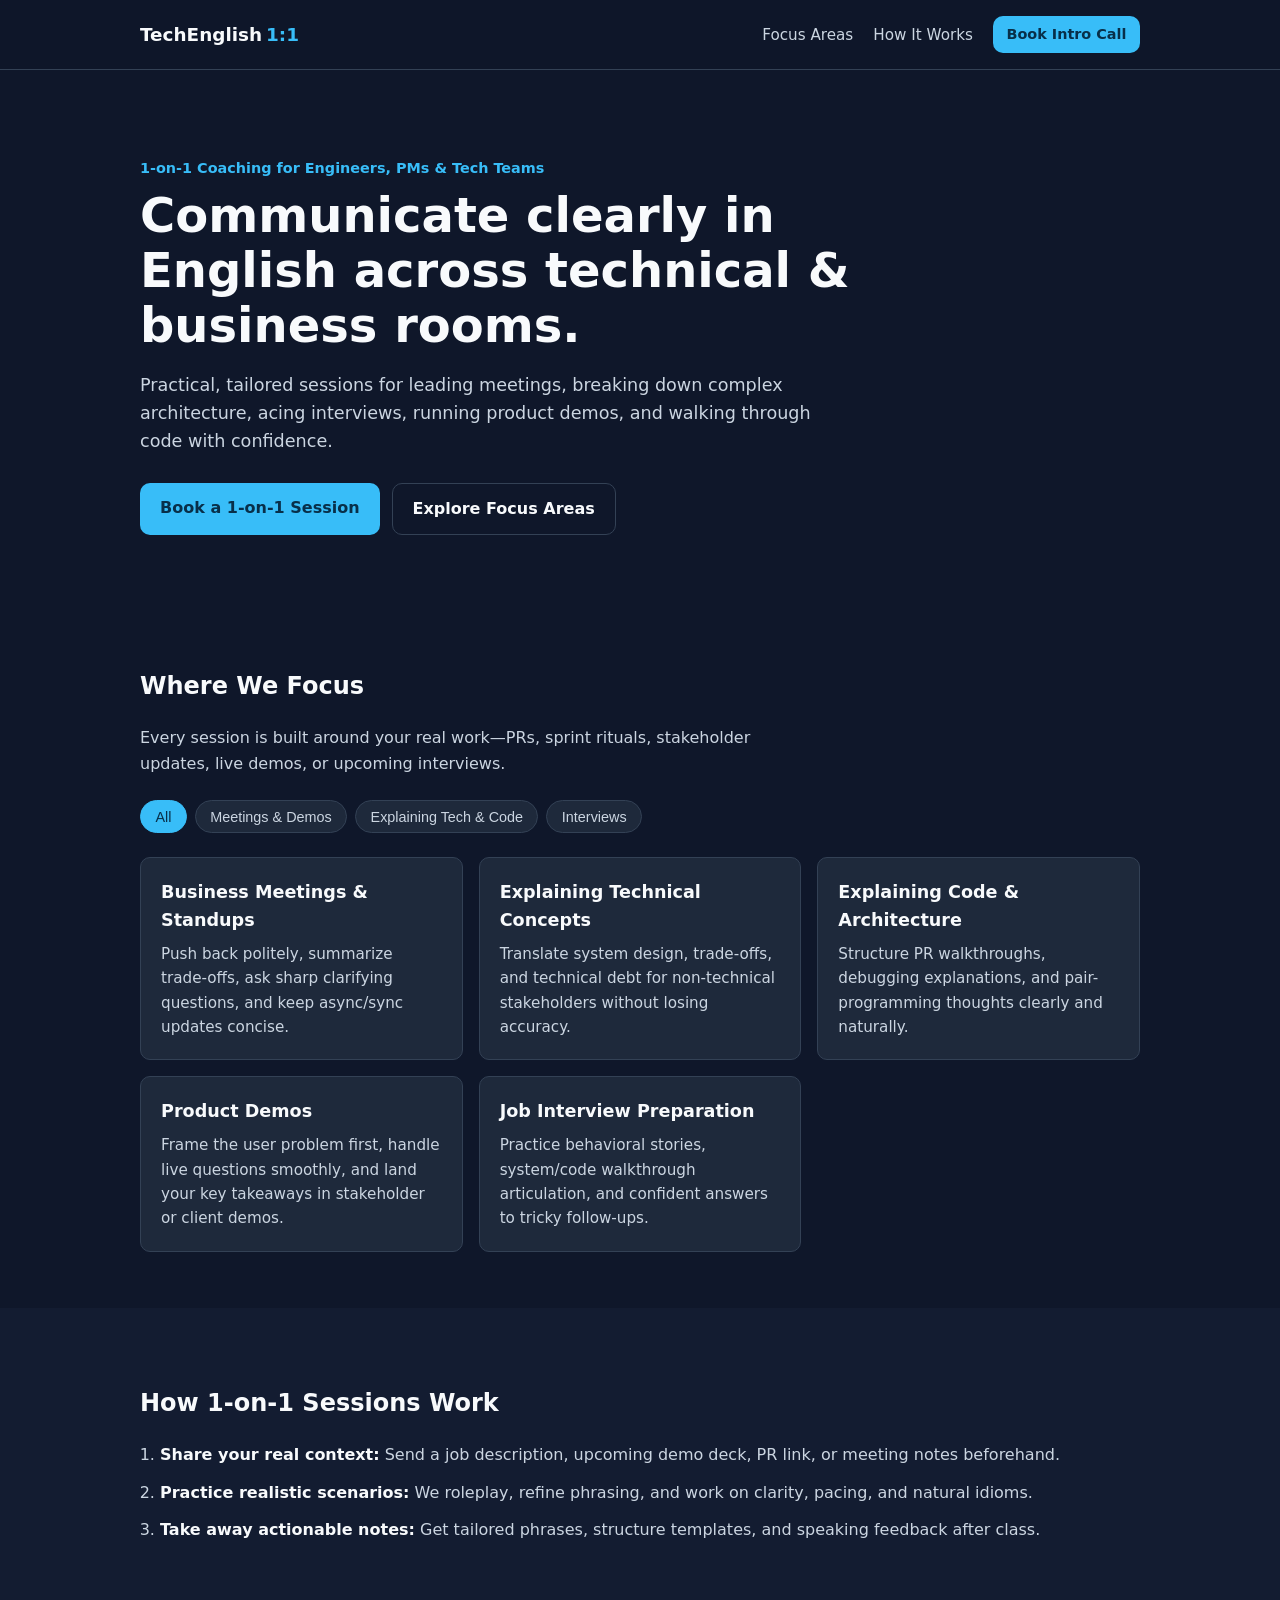
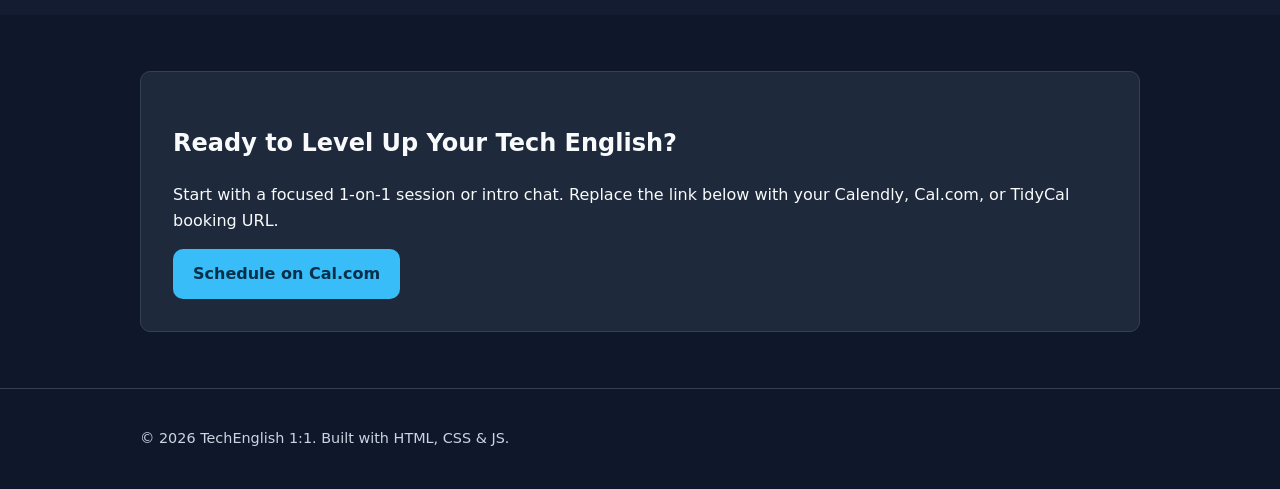
==== index.html @ a3d879df "added workflows" ====
<!DOCTYPE html>
<html lang="en">
<head>
  <meta charset="UTF-8" />
  <meta name="viewport" content="width=device-width, initial-scale=1.0" />
  <title>1-on-1 English for Tech Workers</title>
  <link rel="stylesheet" href="assets/styles.css" />
</head>
<body>
  <header class="site-header">
    <div class="container nav-row">
      <a href="#" class="logo">TechEnglish<span>1:1</span></a>
      <nav aria-label="Primary">
        <a href="#focus-areas">Focus Areas</a>
        <a href="#how-it-works">How It Works</a>
        <a href="#book" class="btn btn-small">Book Intro Call</a>
      </nav>
    </div>
  </header>

  <main>
    <section class="hero">
      <div class="container">
        <p class="eyebrow">1-on-1 Coaching for Engineers, PMs &amp; Tech Teams</p>
        <h1>Communicate clearly in English across technical &amp; business rooms.</h1>
        <p class="lead">
          Practical, tailored sessions for leading meetings, breaking down complex architecture,
          acing interviews, running product demos, and walking through code with confidence.
        </p>
        <div class="hero-actions">
          <a href="#book" class="btn">Book a 1-on-1 Session</a>
          <a href="#focus-areas" class="btn btn-secondary">Explore Focus Areas</a>
        </div>
      </div>
    </section>

    <section id="focus-areas" class="section">
      <div class="container">
        <h2>Where We Focus</h2>
        <p class="section-intro">
          Every session is built around your real work—PRs, sprint rituals, stakeholder updates,
          live demos, or upcoming interviews.
        </p>

        <div class="filter-bar" role="group" aria-label="Filter focus areas">
          <button class="filter-btn active" data-filter="all">All</button>
          <button class="filter-btn" data-filter="meetings">Meetings &amp; Demos</button>
          <button class="filter-btn" data-filter="technical">Explaining Tech &amp; Code</button>
          <button class="filter-btn" data-filter="career">Interviews</button>
        </div>

        <div class="grid">
          <article class="card" data-category="meetings">
            <h3>Business Meetings &amp; Standups</h3>
            <p>Push back politely, summarize trade-offs, ask sharp clarifying questions, and keep async/sync updates concise.</p>
          </article>

          <article class="card" data-category="technical">
            <h3>Explaining Technical Concepts</h3>
            <p>Translate system design, trade-offs, and technical debt for non-technical stakeholders without losing accuracy.</p>
          </article>

          <article class="card" data-category="technical">
            <h3>Explaining Code &amp; Architecture</h3>
            <p>Structure PR walkthroughs, debugging explanations, and pair-programming thoughts clearly and naturally.</p>
          </article>

          <article class="card" data-category="meetings">
            <h3>Product Demos</h3>
            <p>Frame the user problem first, handle live questions smoothly, and land your key takeaways in stakeholder or client demos.</p>
          </article>

          <article class="card" data-category="career">
            <h3>Job Interview Preparation</h3>
            <p>Practice behavioral stories, system/code walkthrough articulation, and confident answers to tricky follow-ups.</p>
          </article>
        </div>
      </div>
    </section>

    <section id="how-it-works" class="section section-alt">
      <div class="container">
        <h2>How 1-on-1 Sessions Work</h2>
        <ol class="steps">
          <li><strong>Share your real context:</strong> Send a job description, upcoming demo deck, PR link, or meeting notes beforehand.</li>
          <li><strong>Practice realistic scenarios:</strong> We roleplay, refine phrasing, and work on clarity, pacing, and natural idioms.</li>
          <li><strong>Take away actionable notes:</strong> Get tailored phrases, structure templates, and speaking feedback after class.</li>
        </ol>
      </div>
    </section>

    <section id="book" class="section">
      <div class="container booking-box">
        <h2>Ready to Level Up Your Tech English?</h2>
        <p>
          Start with a focused 1-on-1 session or intro chat. Replace the link below with your
          Calendly, Cal.com, or TidyCal booking URL.
        </p>
        <!-- Replace href with your real scheduling link -->
        <a href="https://cal.com/" target="_blank" rel="noopener noreferrer" class="btn">
          Schedule on Cal.com
        </a>
      </div>
    </section>
  </main>

  <footer class="site-footer">
    <div class="container">
      <p>&copy; <span id="year"></span> TechEnglish 1:1. Built with HTML, CSS &amp; JS.</p>
    </div>
  </footer>

  <script src="assets/main.js"></script>
</body>
</html>
---- assets/styles.css ----
:root {
  --bg: #0f172a;
  --surface: #1e293b;
  --surface-alt: #131c31;
  --text: #f8fafc;
  --muted: #cbd5e1;
  --accent: #38bdf8;
  --accent-text: #082f49;
  --border: #334155;
  --radius: 10px;
  --max-width: 1000px;
}

* {
  box-sizing: border-box;
}

body {
  margin: 0;
  font-family: system-ui, -apple-system, BlinkMacSystemFont, "Segoe UI", Roboto, sans-serif;
  background: var(--bg);
  color: var(--text);
  line-height: 1.6;
}

.container {
  width: min(100% - 2rem, var(--max-width));
  margin-inline: auto;
}

.site-header {
  border-bottom: 1px solid var(--border);
  padding: 1rem 0;
  position: sticky;
  top: 0;
  background: rgba(15, 23, 42, 0.92);
  backdrop-filter: blur(8px);
}

.nav-row {
  display: flex;
  justify-content: space-between;
  align-items: center;
  gap: 1rem;
}

.logo {
  color: var(--text);
  text-decoration: none;
  font-weight: 700;
  font-size: 1.15rem;
}

.logo span {
  color: var(--accent);
  margin-left: 0.25rem;
}

nav {
  display: flex;
  align-items: center;
  gap: 1.25rem;
}

nav a {
  color: var(--muted);
  text-decoration: none;
  font-size: 0.95rem;
}

nav a:hover {
  color: var(--text);
}

.hero {
  padding: 4.5rem 0 3.5rem;
}

.eyebrow {
  color: var(--accent);
  font-weight: 600;
  font-size: 0.9rem;
  margin-bottom: 0.5rem;
}

h1 {
  font-size: clamp(2rem, 4vw, 3rem);
  line-height: 1.15;
  margin: 0 0 1rem;
  max-width: 22ch;
}

.lead {
  color: var(--muted);
  font-size: 1.1rem;
  max-width: 60ch;
  margin-bottom: 1.75rem;
}

.hero-actions {
  display: flex;
  flex-wrap: wrap;
  gap: 0.75rem;
}

.btn {
  display: inline-block;
  background: var(--accent);
  color: var(--accent-text);
  font-weight: 600;
  text-decoration: none;
  padding: 0.75rem 1.25rem;
  border-radius: var(--radius);
  border: none;
  cursor: pointer;
}

.btn-secondary {
  background: transparent;
  color: var(--text);
  border: 1px solid var(--border);
}

.btn-small {
  padding: 0.45rem 0.85rem;
  font-size: 0.9rem;
}

.section {
  padding: 3.5rem 0;
}

.section-alt {
  background: var(--surface-alt);
}

.section-intro {
  color: var(--muted);
  max-width: 60ch;
}

.filter-bar {
  display: flex;
  flex-wrap: wrap;
  gap: 0.5rem;
  margin: 1.5rem 0;
}

.filter-btn {
  background: var(--surface);
  color: var(--muted);
  border: 1px solid var(--border);
  padding: 0.45rem 0.9rem;
  border-radius: 999px;
  cursor: pointer;
  font-size: 0.9rem;
}

.filter-btn.active,
.filter-btn:hover {
  background: var(--accent);
  color: var(--accent-text);
  border-color: var(--accent);
}

.grid {
  display: grid;
  grid-template-columns: repeat(auto-fit, minmax(260px, 1fr));
  gap: 1rem;
}

.card {
  background: var(--surface);
  border: 1px solid var(--border);
  border-radius: var(--radius);
  padding: 1.25rem;
}

.card.hidden {
  display: none;
}

.card h3 {
  margin-top: 0;
  margin-bottom: 0.5rem;
  font-size: 1.1rem;
}

.card p {
  margin: 0;
  color: var(--muted);
  font-size: 0.95rem;
}

.steps {
  padding-left: 1.25rem;
  color: var(--muted);
}

.steps li {
  margin-bottom: 0.75rem;
}

.steps strong {
  color: var(--text);
}

.booking-box {
  background: var(--surface);
  border: 1px solid var(--border);
  border-radius: var(--radius);
  padding: 2rem;
}

.site-footer {
  border-top: 1px solid var(--border);
  padding: 1.5rem 0;
  color: var(--muted);
  font-size: 0.9rem;
}
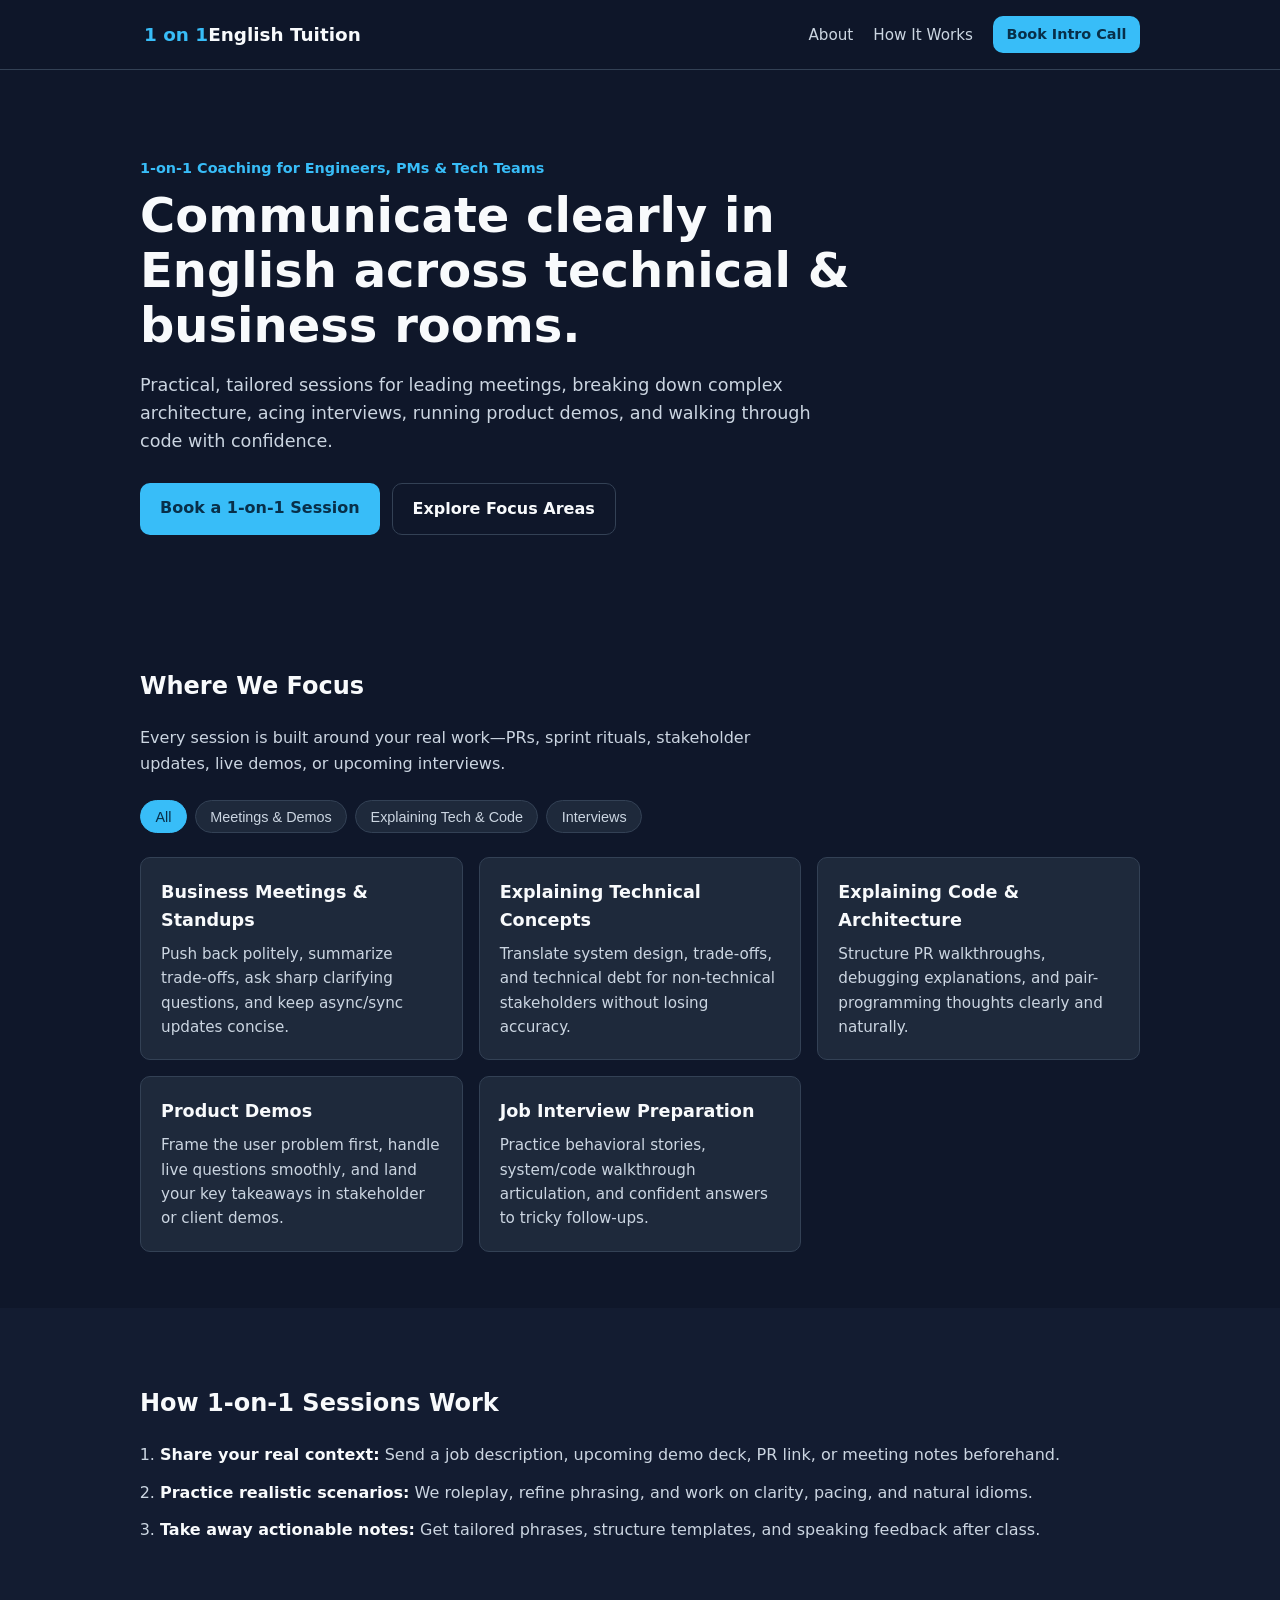
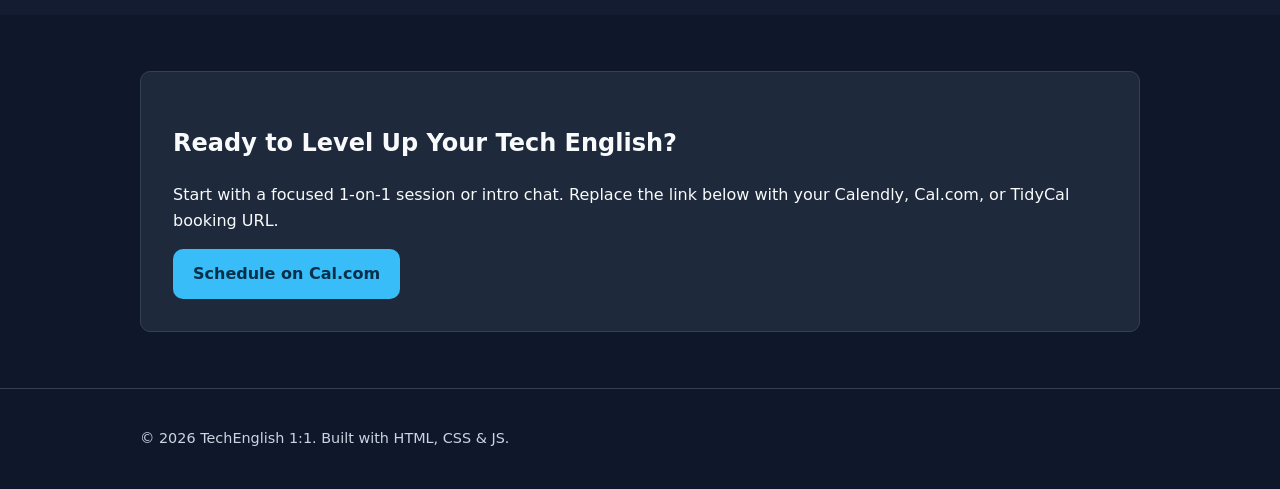
==== commit 77fe35c6: "updated" ====
--- a/index.html
+++ b/index.html
@@ -9,9 +9,9 @@
 <body>
   <header class="site-header">
     <div class="container nav-row">
-      <a href="#" class="logo">TechEnglish<span>1:1</span></a>
+      <a href="#" class="logo"><span>1 on 1</span>English Tuition</a>
       <nav aria-label="Primary">
-        <a href="#focus-areas">Focus Areas</a>
+        <a href="#about">About</a>
         <a href="#how-it-works">How It Works</a>
         <a href="#book" class="btn btn-small">Book Intro Call</a>
       </nav>
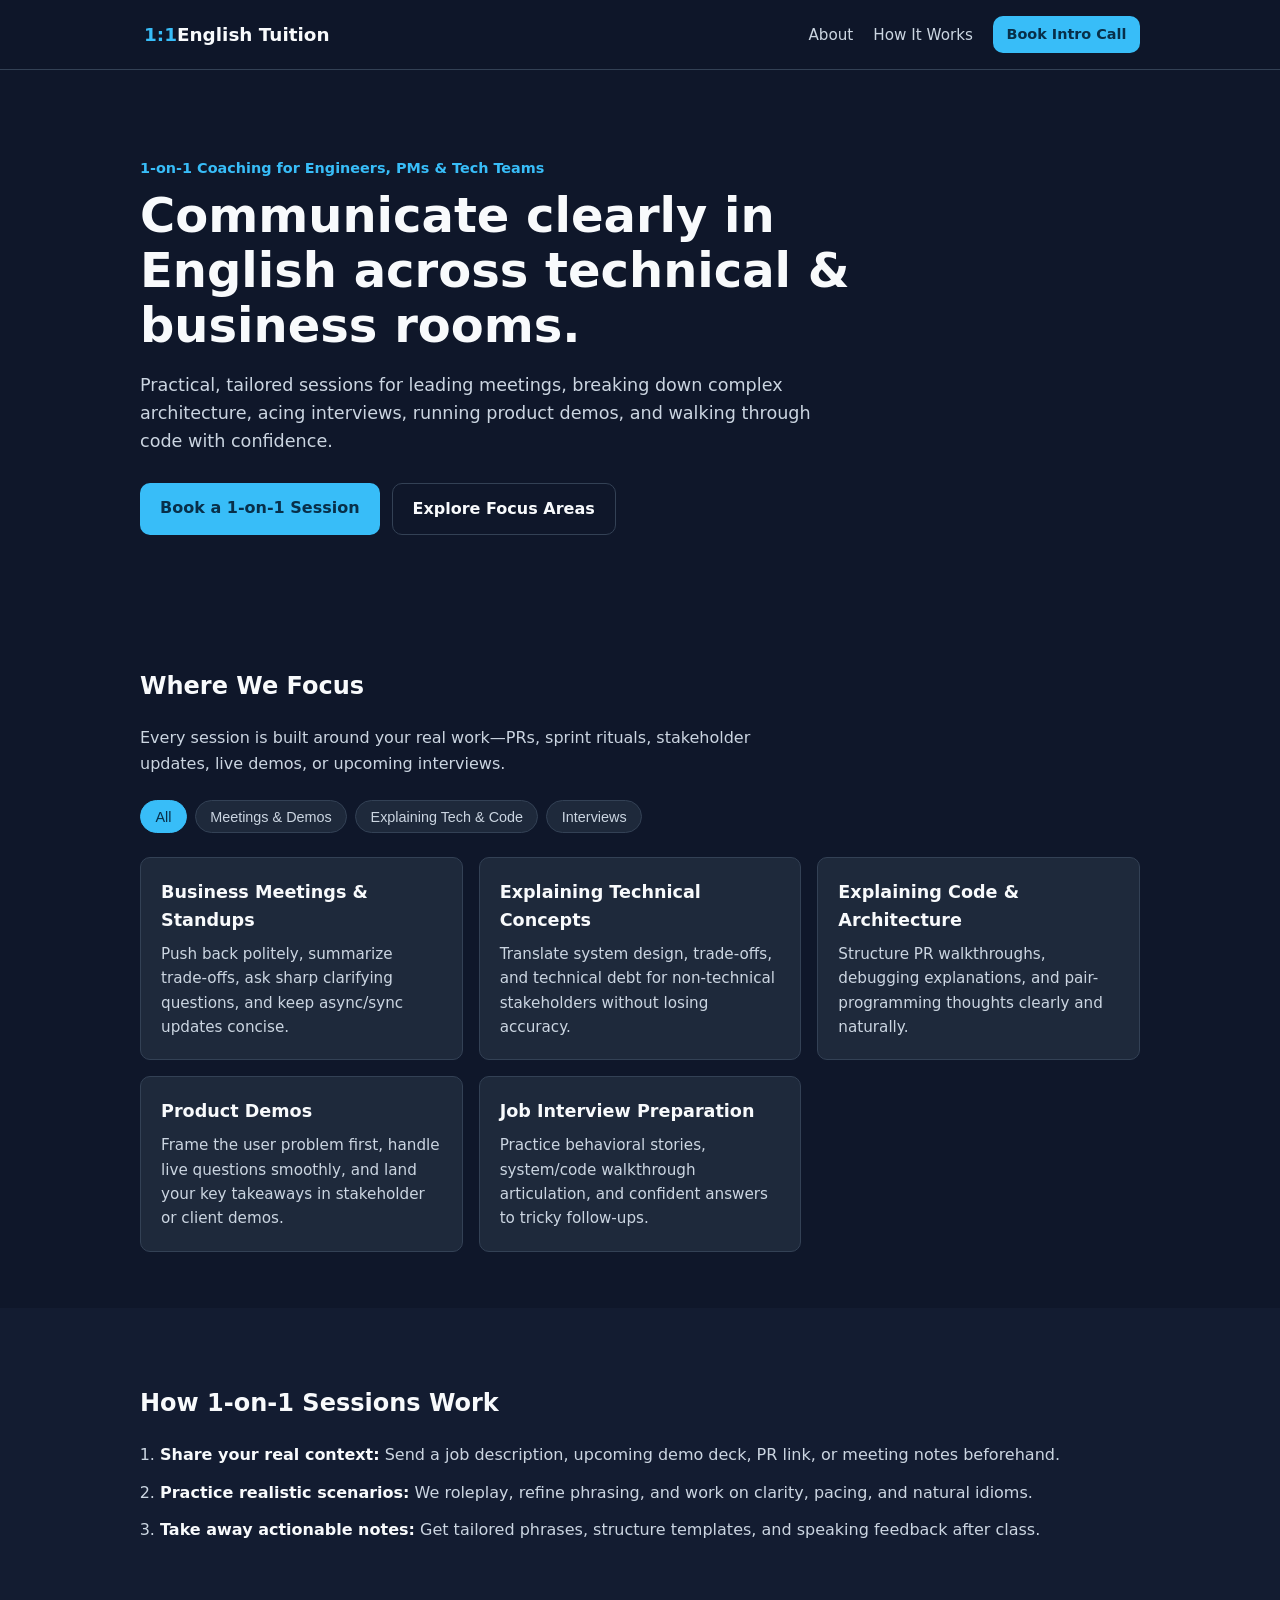
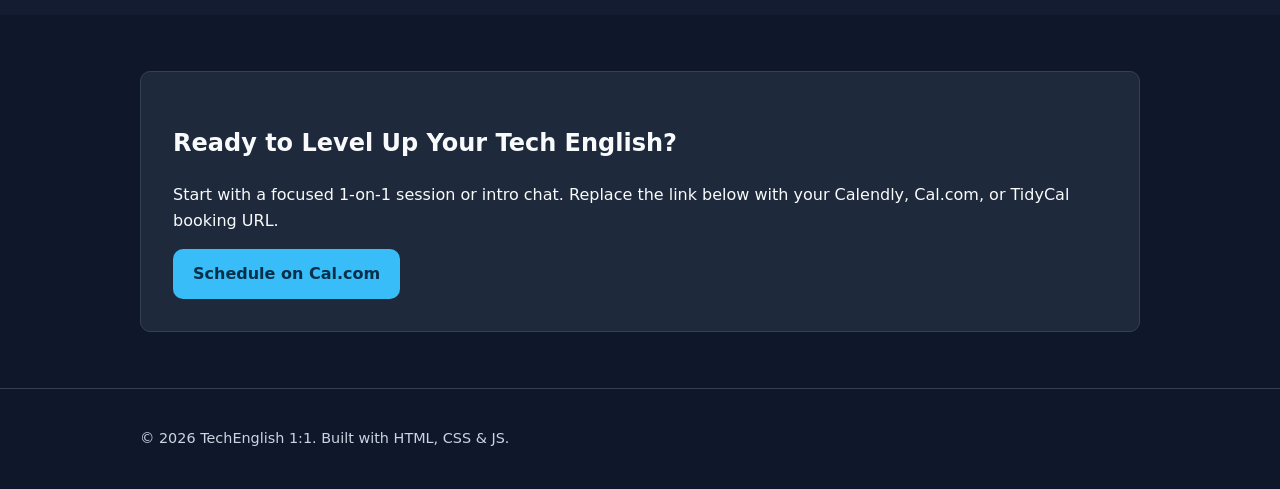
==== commit 0792b973: "added the video" ====
--- a/index.html
+++ b/index.html
@@ -9,7 +9,7 @@
 <body>
   <header class="site-header">
     <div class="container nav-row">
-      <a href="#" class="logo"><span>1 on 1</span>English Tuition</a>
+      <a href="#" class="logo"><span>1:1</span>English Tuition</a>
       <nav aria-label="Primary">
         <a href="#about">About</a>
         <a href="#how-it-works">How It Works</a>
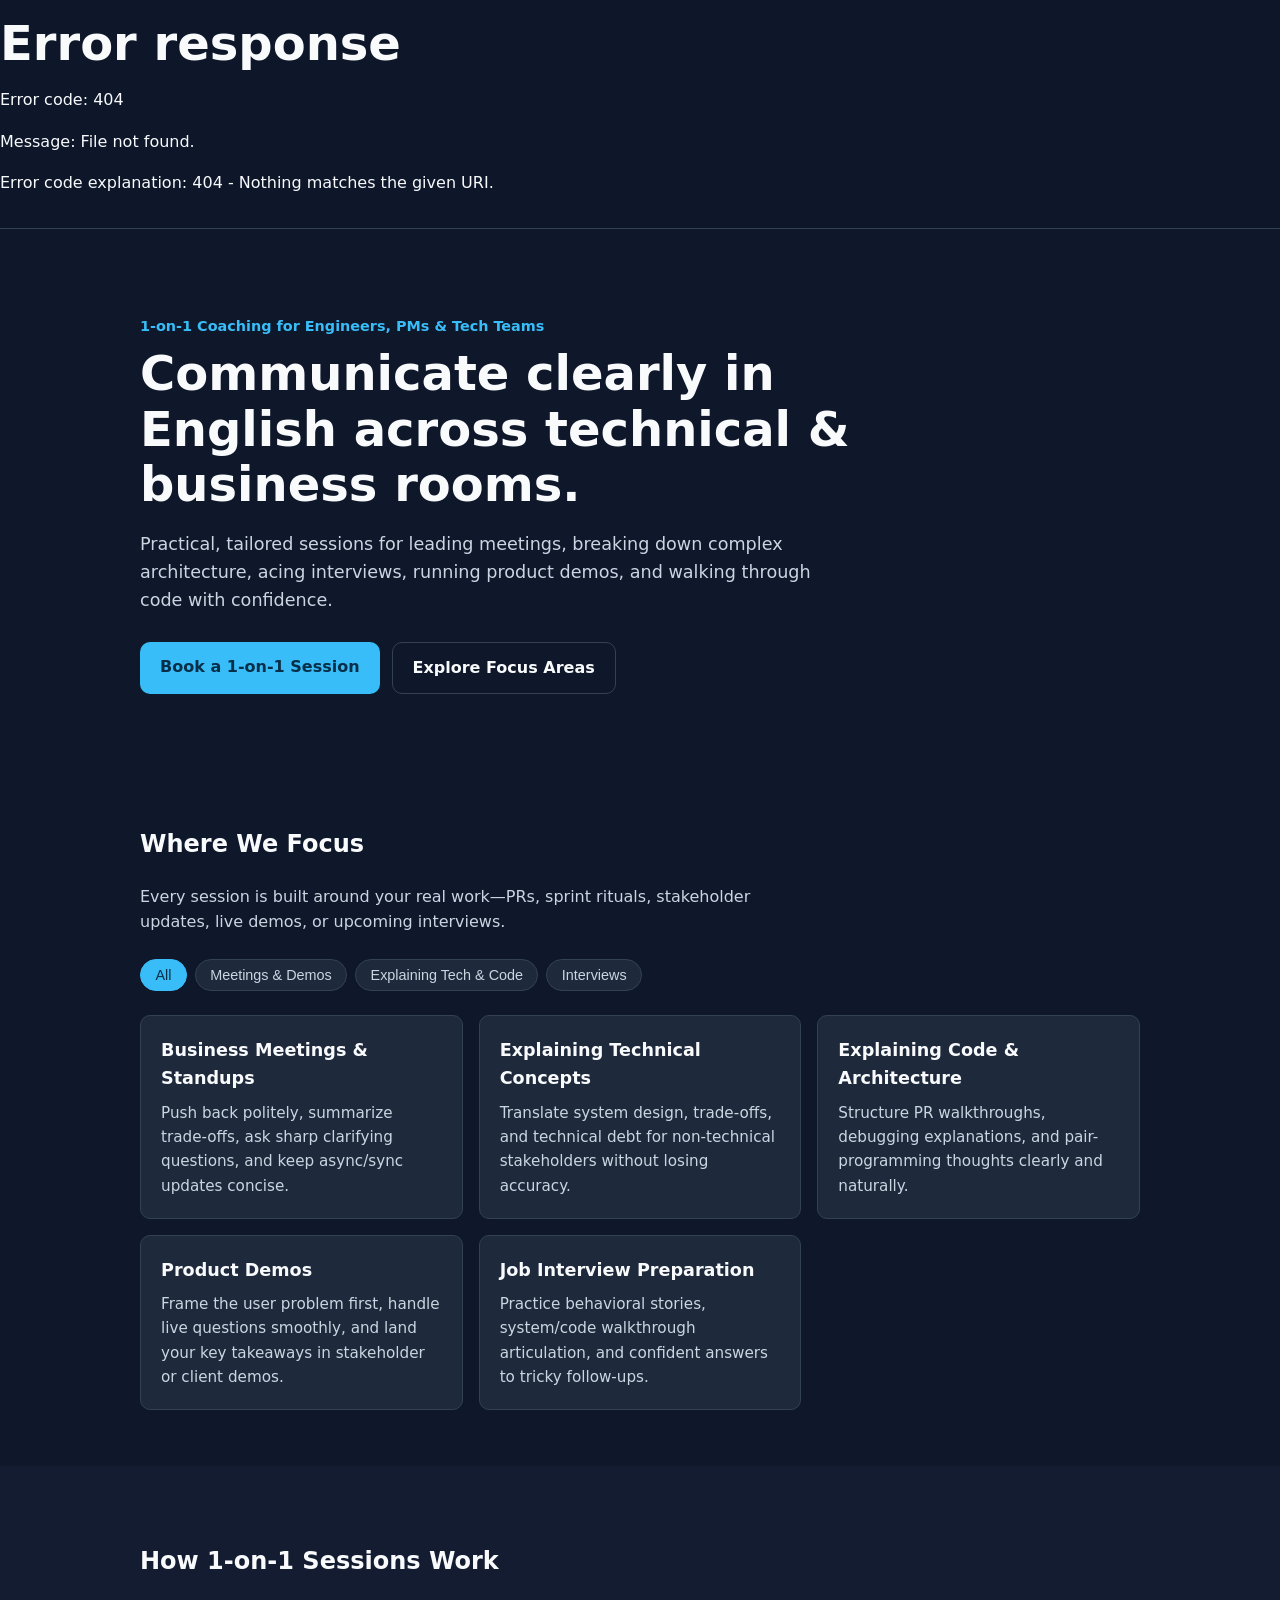
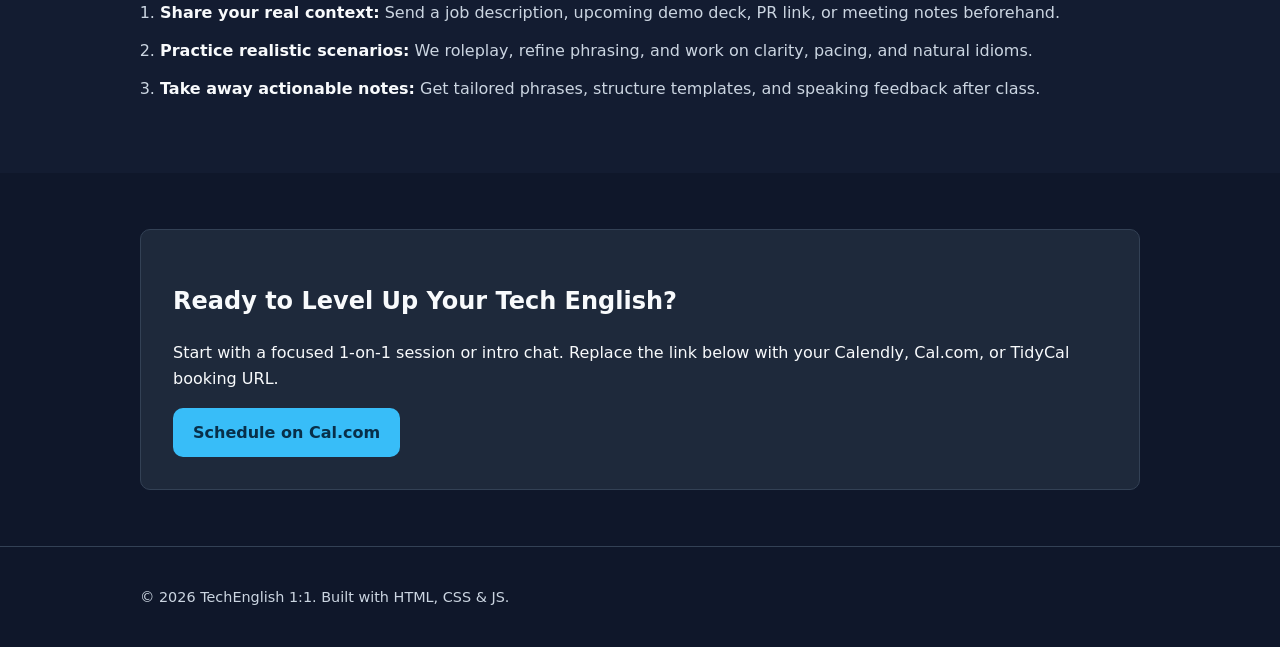
==== commit db51ec5c: "made each page inherit the site header" ====
--- a/index.html
+++ b/index.html
@@ -1,22 +1,15 @@
 <!DOCTYPE html>
 <html lang="en">
+
 <head>
   <meta charset="UTF-8" />
   <meta name="viewport" content="width=device-width, initial-scale=1.0" />
   <title>1-on-1 English for Tech Workers</title>
   <link rel="stylesheet" href="assets/styles.css" />
 </head>
+
 <body>
-  <header class="site-header">
-    <div class="container nav-row">
-      <a href="#" class="logo"><span>1:1</span>English Tuition</a>
-      <nav aria-label="Primary">
-        <a href="#about">About</a>
-        <a href="#how-it-works">How It Works</a>
-        <a href="#book" class="btn btn-small">Book Intro Call</a>
-      </nav>
-    </div>
-  </header>
+  <header class="site-header" id="site-header"></header>
 
   <main>
     <section class="hero">
@@ -52,27 +45,32 @@
         <div class="grid">
           <article class="card" data-category="meetings">
             <h3>Business Meetings &amp; Standups</h3>
-            <p>Push back politely, summarize trade-offs, ask sharp clarifying questions, and keep async/sync updates concise.</p>
+            <p>Push back politely, summarize trade-offs, ask sharp clarifying questions, and keep async/sync updates
+              concise.</p>
           </article>
 
           <article class="card" data-category="technical">
             <h3>Explaining Technical Concepts</h3>
-            <p>Translate system design, trade-offs, and technical debt for non-technical stakeholders without losing accuracy.</p>
+            <p>Translate system design, trade-offs, and technical debt for non-technical stakeholders without losing
+              accuracy.</p>
           </article>
 
           <article class="card" data-category="technical">
             <h3>Explaining Code &amp; Architecture</h3>
-            <p>Structure PR walkthroughs, debugging explanations, and pair-programming thoughts clearly and naturally.</p>
+            <p>Structure PR walkthroughs, debugging explanations, and pair-programming thoughts clearly and naturally.
+            </p>
           </article>
 
           <article class="card" data-category="meetings">
             <h3>Product Demos</h3>
-            <p>Frame the user problem first, handle live questions smoothly, and land your key takeaways in stakeholder or client demos.</p>
+            <p>Frame the user problem first, handle live questions smoothly, and land your key takeaways in stakeholder
+              or client demos.</p>
           </article>
 
           <article class="card" data-category="career">
             <h3>Job Interview Preparation</h3>
-            <p>Practice behavioral stories, system/code walkthrough articulation, and confident answers to tricky follow-ups.</p>
+            <p>Practice behavioral stories, system/code walkthrough articulation, and confident answers to tricky
+              follow-ups.</p>
           </article>
         </div>
       </div>
@@ -82,9 +80,12 @@
       <div class="container">
         <h2>How 1-on-1 Sessions Work</h2>
         <ol class="steps">
-          <li><strong>Share your real context:</strong> Send a job description, upcoming demo deck, PR link, or meeting notes beforehand.</li>
-          <li><strong>Practice realistic scenarios:</strong> We roleplay, refine phrasing, and work on clarity, pacing, and natural idioms.</li>
-          <li><strong>Take away actionable notes:</strong> Get tailored phrases, structure templates, and speaking feedback after class.</li>
+          <li><strong>Share your real context:</strong> Send a job description, upcoming demo deck, PR link, or meeting
+            notes beforehand.</li>
+          <li><strong>Practice realistic scenarios:</strong> We roleplay, refine phrasing, and work on clarity, pacing,
+            and natural idioms.</li>
+          <li><strong>Take away actionable notes:</strong> Get tailored phrases, structure templates, and speaking
+            feedback after class.</li>
         </ol>
       </div>
     </section>
@@ -112,4 +113,5 @@
 
   <script src="assets/main.js"></script>
 </body>
+
 </html>
--- a/assets/styles.css
+++ b/assets/styles.css
@@ -217,4 +217,23 @@
   padding: 1.5rem 0;
   color: var(--muted);
   font-size: 0.9rem;
-}+}
+
+.video-container {
+    display: block;
+    margin-left: 0;
+    margin-right: auto;
+    width: 100%;
+    max-width: 640px;
+    border-width: 1px;
+    border-color: black;
+    aspect-ratio: 16 / 9;
+    align-self: flex-start;
+    text-align: left;
+}
+
+.video-container iframe {
+    width: 100%;
+    height: 100%;
+    border: none;
+} 
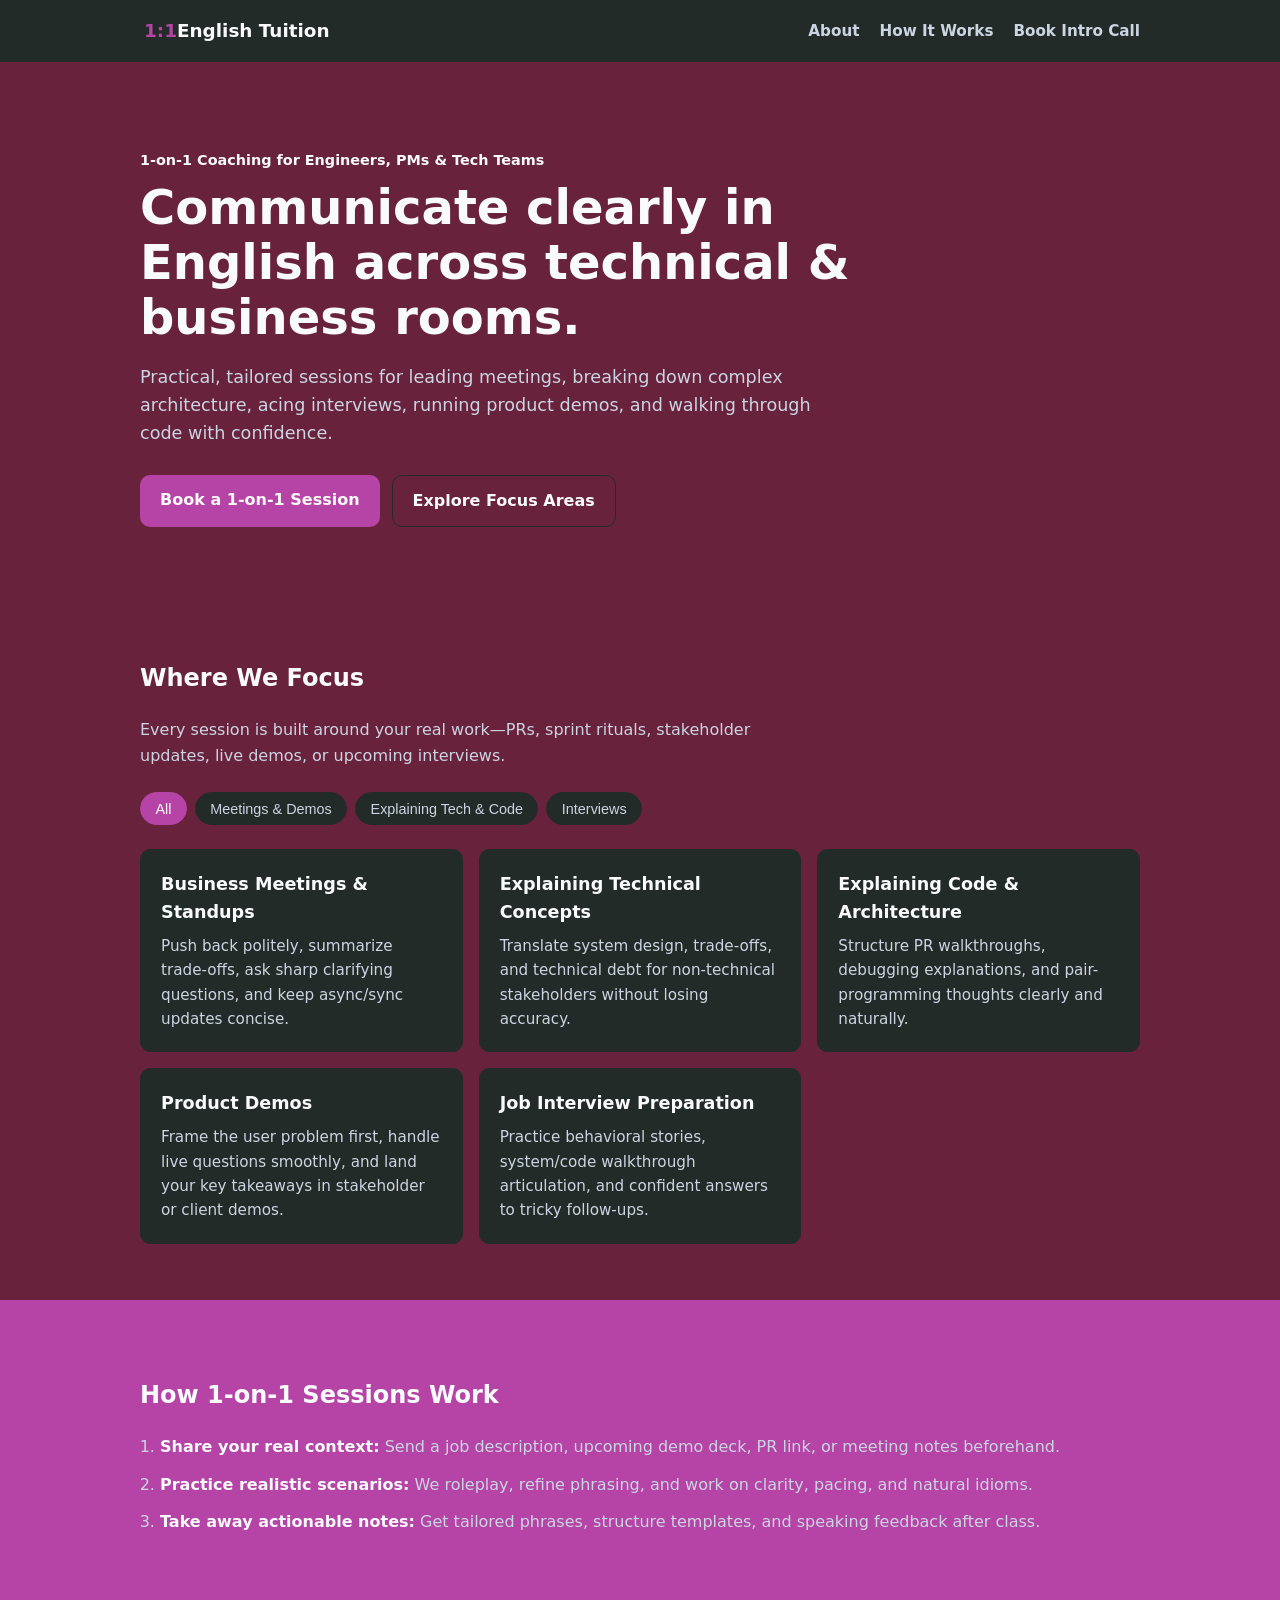
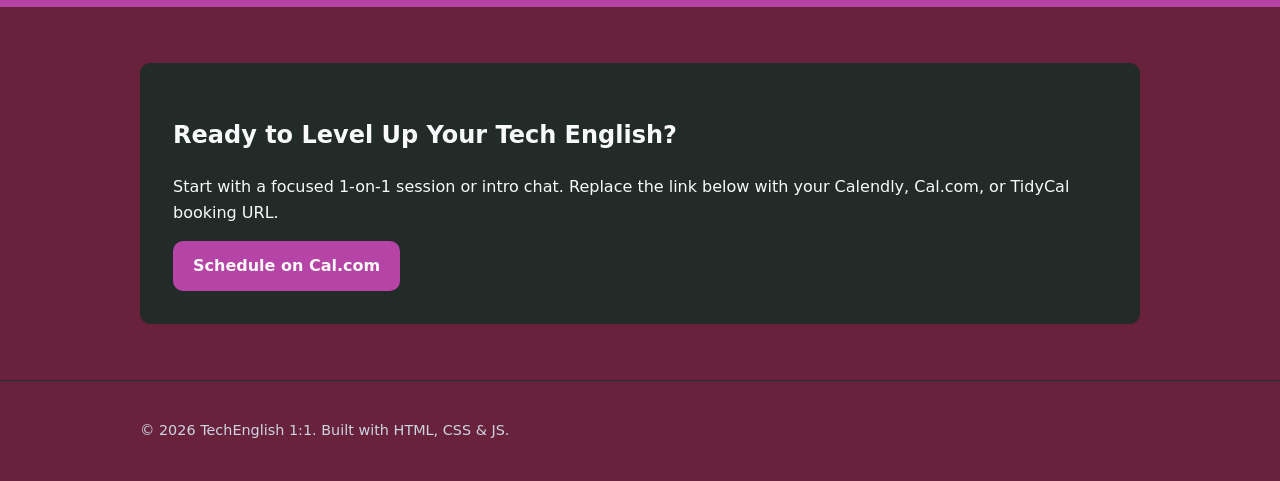
==== commit 3df0c694: "updated" ====
--- a/index.html
+++ b/index.html
@@ -77,7 +77,7 @@
     </section>
 
     <section id="how-it-works" class="section section-alt">
-      <div class="container">
+      <div class="container" id="how-it-works">
         <h2>How 1-on-1 Sessions Work</h2>
         <ol class="steps">
           <li><strong>Share your real context:</strong> Send a job description, upcoming demo deck, PR link, or meeting
--- a/assets/styles.css
+++ b/assets/styles.css
@@ -1,12 +1,13 @@
 :root {
-  --bg: #0f172a;
-  --surface: #1e293b;
-  --surface-alt: #131c31;
+  --bg: #69223C;
+  --surface: #232B28;
+  --surface-alt: #232B28;
   --text: #f8fafc;
   --muted: #cbd5e1;
-  --accent: #38bdf8;
-  --accent-text: #082f49;
-  --border: #334155;
+  --accent: #B544A6;
+  --accent-text: #FAF9F7;
+  --border: #232B28;
+  --header: #232B28;
   --radius: 10px;
   --max-width: 1000px;
 }
@@ -33,7 +34,7 @@
   padding: 1rem 0;
   position: sticky;
   top: 0;
-  background: rgba(15, 23, 42, 0.92);
+  background: var(--header);
   backdrop-filter: blur(8px);
 }
 
@@ -66,6 +67,7 @@
   color: var(--muted);
   text-decoration: none;
   font-size: 0.95rem;
+  font-weight: bold;
 }
 
 nav a:hover {
@@ -77,7 +79,7 @@
 }
 
 .eyebrow {
-  color: var(--accent);
+  color: var(--text);
   font-weight: 600;
   font-size: 0.9rem;
   margin-bottom: 0.5rem;
@@ -225,8 +227,6 @@
     margin-right: auto;
     width: 100%;
     max-width: 640px;
-    border-width: 1px;
-    border-color: black;
     aspect-ratio: 16 / 9;
     align-self: flex-start;
     text-align: left;
@@ -236,4 +236,8 @@
     width: 100%;
     height: 100%;
     border: none;
-} +} 
+
+#how-it-works {
+  background-color: var(--accent);
+}
